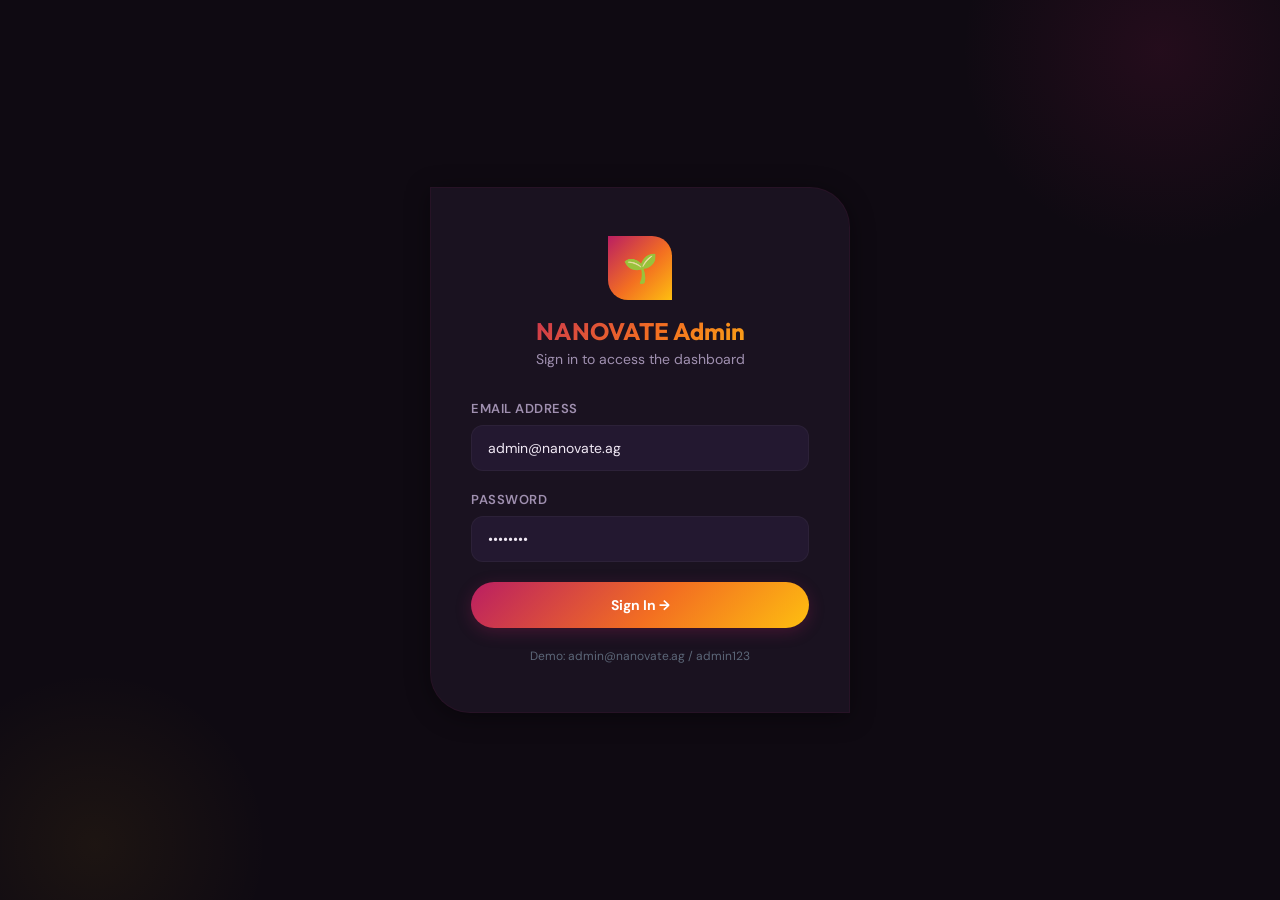
==== admin.html @ 06ca434a "Initial commit of Gencrest NANOVATE NAYI SOCH microsite" ====
<!DOCTYPE html>
<html lang="en">
<head>
  <meta charset="UTF-8">
  <meta name="viewport" content="width=device-width, initial-scale=1.0">
  <meta name="description" content="NANOVATE NAYI SOCH - Admin Dashboard for managing farmer engagement, coupons, and contest adjudication">
  <title>NANOVATE Admin Panel</title>
  <link rel="stylesheet" href="css/admin.css">
</head>
<body>

  <!-- ============ ADMIN LOGIN ============ -->
  <div class="admin-login-page" id="admin-login-page">
    <div class="admin-login-card">
      <div class="admin-login-logo">
        <div class="logo-icon">🌱</div>
        <h1>NANOVATE Admin</h1>
        <p>Sign in to access the dashboard</p>
      </div>

      <div class="admin-form-group">
        <label>Email Address</label>
        <input type="email" class="admin-input" id="admin-email" placeholder="admin@nanovate.ag" value="admin@nanovate.ag">
      </div>

      <div class="admin-form-group">
        <label>Password</label>
        <input type="password" class="admin-input" id="admin-password" placeholder="Enter password" value="admin123">
      </div>

      <button class="admin-btn admin-btn-primary" onclick="adminLogin()">
        Sign In →
      </button>

      <div class="login-error" id="login-error"></div>

      <p style="text-align:center;font-size:12px;color:#5C6778;margin-top:20px;">
        Demo: admin@nanovate.ag / admin123
      </p>
    </div>
  </div>


  <!-- ============ ADMIN LAYOUT ============ -->
  <div class="admin-layout" id="admin-layout">

    <!-- Sidebar -->
    <aside class="admin-sidebar">
      <div class="sidebar-header">
        <div class="sidebar-brand">
          <div class="sidebar-logo">🌱</div>
          <div class="sidebar-brand-text">
            <h3>NANOVATE</h3>
            <span>Admin Panel</span>
          </div>
        </div>
      </div>

      <nav class="sidebar-nav">
        <div class="sidebar-section-label">Overview</div>
        <button class="sidebar-item active" data-page="dashboard" onclick="showAdminPage('dashboard')">
          <span class="sidebar-item-icon">📊</span>
          Dashboard
        </button>

        <div class="sidebar-section-label">Reports</div>
        <button class="sidebar-item" data-page="coupon-reports" onclick="showAdminPage('coupon-reports')">
          <span class="sidebar-item-icon">🎟️</span>
          Coupon Reports
        </button>
        <button class="sidebar-item" data-page="contest-reports" onclick="showAdminPage('contest-reports')">
          <span class="sidebar-item-icon">🏆</span>
          Contest Reports
        </button>

        <div class="sidebar-section-label">Management</div>
        <button class="sidebar-item" data-page="cms" onclick="showAdminPage('cms')">
          <span class="sidebar-item-icon">⚖️</span>
          Contest CMS
        </button>
        <button class="sidebar-item" data-page="settings" onclick="showAdminPage('settings')">
          <span class="sidebar-item-icon">⚙️</span>
          Admin Settings
        </button>
      </nav>

      <div class="sidebar-footer">
        <div class="sidebar-user">
          <div class="sidebar-user-avatar">VS</div>
          <div class="sidebar-user-info">
            <div class="sidebar-user-name">Vikram Sharma</div>
            <div class="sidebar-user-role">Super Admin</div>
          </div>
          <button class="admin-btn-icon" onclick="adminLogout()" title="Logout">🚪</button>
        </div>
      </div>
    </aside>

    <!-- Main Content -->
    <main class="admin-main">
      <div class="admin-topbar">
        <h1 class="admin-page-title" id="admin-page-title">Dashboard</h1>
        <div class="admin-topbar-actions">
          <span style="font-size:13px;color:#8B95A5;">Last updated: Just now</span>
        </div>
      </div>

      <!-- ===== PAGE: DASHBOARD ===== -->
      <div class="admin-page active" id="page-dashboard">
        <!-- KPI Cards -->
        <div class="kpi-grid">
          <div class="kpi-card">
            <div class="kpi-header">
              <div class="kpi-icon green">👥</div>
              <span class="kpi-trend up">↑ 12%</span>
            </div>
            <div class="kpi-value" id="kpi-registrations">7</div>
            <div class="kpi-label">Total Registrations</div>
          </div>
          <div class="kpi-card">
            <div class="kpi-header">
              <div class="kpi-icon orange">📋</div>
              <span class="kpi-trend up">↑ 8%</span>
            </div>
            <div class="kpi-value" id="kpi-bills">12</div>
            <div class="kpi-label">Total Bills Submitted</div>
          </div>
          <div class="kpi-card">
            <div class="kpi-header">
              <div class="kpi-icon blue">🎟️</div>
              <span class="kpi-trend up">↑ 15%</span>
            </div>
            <div class="kpi-value" id="kpi-coupons">20</div>
            <div class="kpi-label">Coupons Generated</div>
          </div>
          <div class="kpi-card">
            <div class="kpi-header">
              <div class="kpi-icon purple">🏆</div>
              <span class="kpi-trend up">↑ 22%</span>
            </div>
            <div class="kpi-value" id="kpi-contest">8</div>
            <div class="kpi-label">Contest Entries</div>
          </div>
          <div class="kpi-card">
            <div class="kpi-header">
              <div class="kpi-icon red">🌾</div>
              <span class="kpi-trend up">↑ 18%</span>
            </div>
            <div class="kpi-value" id="kpi-acreage">49</div>
            <div class="kpi-label">Acreage Covered</div>
          </div>
        </div>

        <!-- Charts Row -->
        <div class="charts-grid">
          <div class="chart-card">
            <div class="chart-card-header">
              <div class="chart-card-title">Registrations by State</div>
            </div>
            <div class="bar-chart" id="chart-state"></div>
          </div>

          <div class="chart-card">
            <div class="chart-card-header">
              <div class="chart-card-title">Coupons by Product</div>
            </div>
            <div class="bar-chart" id="chart-product"></div>
          </div>
        </div>

        <div class="charts-grid">
          <div class="chart-card">
            <div class="chart-card-header">
              <div class="chart-card-title">Contest by Category</div>
            </div>
            <div id="chart-category"></div>
          </div>

          <div class="chart-card">
            <div class="chart-card-header">
              <div class="chart-card-title">Contest Entry Status</div>
            </div>
            <div class="bar-chart" id="chart-contest-status"></div>
          </div>
        </div>
      </div>


      <!-- ===== PAGE: COUPON REPORTS ===== -->
      <div class="admin-page" id="page-coupon-reports">
        <div class="filters-bar">
          <select class="filter-select" id="filter-coupon-state" onchange="filterCouponReports()">
            <option value="">All States</option>
            <option value="Maharashtra">Maharashtra</option>
            <option value="Madhya Pradesh">Madhya Pradesh</option>
            <option value="Gujarat">Gujarat</option>
          </select>
          <select class="filter-select" id="filter-coupon-product" onchange="filterCouponReports()">
            <option value="">All Products</option>
            <option value="euPhoria">euPhoria</option>
            <option value="KronoShield">KronoShield</option>
            <option value="AgroVita">AgroVita</option>
          </select>
          <div class="filter-spacer"></div>
          <button class="download-btn" onclick="downloadCouponCSV()">
            📥 Download Excel
          </button>
        </div>

        <div class="data-table-wrapper">
          <table class="data-table">
            <thead>
              <tr>
                <th>Farmer</th>
                <th>Mobile</th>
                <th>State</th>
                <th>District</th>
                <th>Product</th>
                <th>SKU</th>
                <th>Qty</th>
                <th>Acreage</th>
                <th>Coupons</th>
                <th>Date</th>
                <th>Status</th>
              </tr>
            </thead>
            <tbody id="coupon-table-body">
              <!-- Populated by JS -->
            </tbody>
          </table>
          <div class="table-footer">
            <span id="coupon-table-count">Showing 12 of 12 entries</span>
            <div class="table-pagination">
              <button class="page-btn active">1</button>
              <button class="page-btn">2</button>
              <button class="page-btn">→</button>
            </div>
          </div>
        </div>
      </div>


      <!-- ===== PAGE: CONTEST REPORTS ===== -->
      <div class="admin-page" id="page-contest-reports">
        <div class="filters-bar">
          <select class="filter-select" id="filter-contest-state" onchange="filterContestReports()">
            <option value="">All States</option>
            <option value="Maharashtra">Maharashtra</option>
            <option value="Madhya Pradesh">Madhya Pradesh</option>
            <option value="Gujarat">Gujarat</option>
          </select>
          <select class="filter-select" id="filter-contest-category" onchange="filterContestReports()">
            <option value="">All Categories</option>
            <option value="Water Conservation">Water Conservation</option>
            <option value="Pest Management">Pest Management</option>
            <option value="Soil Health">Soil Health</option>
            <option value="Farm Mechanization">Farm Mechanization</option>
            <option value="Organic Farming">Organic Farming</option>
          </select>
          <select class="filter-select" id="filter-contest-status" onchange="filterContestReports()">
            <option value="">All Status</option>
            <option value="submitted">Submitted</option>
            <option value="review">Under Review</option>
            <option value="selected">Selected</option>
            <option value="winner">Winner</option>
          </select>
          <div class="filter-spacer"></div>
          <button class="download-btn" onclick="downloadContestCSV()">
            📥 Download Excel
          </button>
        </div>

        <div class="data-table-wrapper">
          <table class="data-table">
            <thead>
              <tr>
                <th>Farmer</th>
                <th>Mobile</th>
                <th>State</th>
                <th>Title</th>
                <th>Category</th>
                <th>Description</th>
                <th>Video</th>
                <th>Status</th>
                <th>Award</th>
              </tr>
            </thead>
            <tbody id="contest-table-body">
              <!-- Populated by JS -->
            </tbody>
          </table>
          <div class="table-footer">
            <span id="contest-table-count">Showing 8 of 8 entries</span>
            <div class="table-pagination">
              <button class="page-btn active">1</button>
              <button class="page-btn">→</button>
            </div>
          </div>
        </div>
      </div>


      <!-- ===== PAGE: CMS ADJUDICATION ===== -->
      <div class="admin-page" id="page-cms">
        <div class="filters-bar">
          <select class="filter-select" onchange="renderCMS()">
            <option value="">All Categories</option>
            <option value="Water Conservation">Water Conservation</option>
            <option value="Pest Management">Pest Management</option>
            <option value="Soil Health">Soil Health</option>
            <option value="Farm Mechanization">Farm Mechanization</option>
            <option value="Organic Farming">Organic Farming</option>
          </select>
          <select class="filter-select">
            <option value="">All Status</option>
            <option value="submitted">Not Reviewed</option>
            <option value="selected">Shortlisted</option>
            <option value="winner">Award Selected</option>
          </select>
          <div class="filter-spacer"></div>
          <span style="font-size:13px;color:#8B95A5;">8 entries to review</span>
        </div>

        <div class="cms-grid" id="cms-grid">
          <!-- Populated by JS -->
        </div>
      </div>


      <!-- ===== PAGE: SETTINGS ===== -->
      <div class="admin-page" id="page-settings">
        <div class="admin-ids-card">
          <div class="admin-ids-title">Admin Users (10 IDs)</div>
          <div class="admin-id-list" id="admin-id-list">
            <!-- Populated by JS -->
          </div>
        </div>

        <div class="admin-ids-card" style="margin-top:20px;">
          <div class="admin-ids-title">System Configuration</div>
          <div class="profile-item" style="border-bottom:1px solid rgba(255,255,255,0.06);padding:14px 0;">
            <span style="font-size:13px;color:#8B95A5;">OTP Provider</span>
            <span style="font-size:14px;color:#E8ECF1;font-weight:600;">MSG91 (Transactional)</span>
          </div>
          <div class="profile-item" style="border-bottom:1px solid rgba(255,255,255,0.06);padding:14px 0;">
            <span style="font-size:13px;color:#8B95A5;">Video Storage</span>
            <span style="font-size:14px;color:#E8ECF1;font-weight:600;">AWS S3 (Mumbai Region)</span>
          </div>
          <div class="profile-item" style="border-bottom:1px solid rgba(255,255,255,0.06);padding:14px 0;">
            <span style="font-size:13px;color:#8B95A5;">Max Video Size</span>
            <span style="font-size:14px;color:#E8ECF1;font-weight:600;">100 MB</span>
          </div>
          <div class="profile-item" style="border-bottom:1px solid rgba(255,255,255,0.06);padding:14px 0;">
            <span style="font-size:13px;color:#8B95A5;">Hosting</span>
            <span style="font-size:14px;color:#E8ECF1;font-weight:600;">AWS EC2 + CloudFront</span>
          </div>
          <div class="profile-item" style="border-bottom:1px solid rgba(255,255,255,0.06);padding:14px 0;">
            <span style="font-size:13px;color:#8B95A5;">Domain</span>
            <span style="font-size:14px;color:#E8ECF1;font-weight:600;">www.nanovate.ag/{product}</span>
          </div>
          <div class="profile-item" style="padding:14px 0;">
            <span style="font-size:13px;color:#8B95A5;">Coupon Logic</span>
            <span style="font-size:14px;color:#E8ECF1;font-weight:600;">1 coupon per 2 acres</span>
          </div>
        </div>

        <div class="admin-ids-card" style="margin-top:20px;">
          <div class="admin-ids-title">QR Code URLs</div>
          <div class="profile-item" style="border-bottom:1px solid rgba(255,255,255,0.06);padding:14px 0;">
            <span style="font-size:13px;color:#8B95A5;">euPhoria</span>
            <span style="font-size:13px;color:#4ADE80;font-weight:500;">www.nanovate.ag/euPhoria</span>
          </div>
          <div class="profile-item" style="border-bottom:1px solid rgba(255,255,255,0.06);padding:14px 0;">
            <span style="font-size:13px;color:#8B95A5;">KronoShield</span>
            <span style="font-size:13px;color:#38BDF8;font-weight:500;">www.nanovate.ag/KronoShield</span>
          </div>
          <div class="profile-item" style="padding:14px 0;">
            <span style="font-size:13px;color:#8B95A5;">AgroVita</span>
            <span style="font-size:13px;color:#FF8C38;font-weight:500;">www.nanovate.ag/AgroVita</span>
          </div>
        </div>
      </div>

    </main>
  </div>

  <!-- Admin Toast -->
  <div class="admin-toast" id="admin-toast">
    <span class="admin-toast-icon">✅</span>
    <span class="admin-toast-text">Action completed</span>
  </div>

  <script src="js/admin.js"></script>
</body>
</html>
---- css/admin.css ----
/* =============================================
   NANOVATE NAYI SOCH — Admin Panel Styles
   GENCREST THEME — Pink/Orange/Yellow Gradient
   Dark Mode Corporate with Gencrest Branding
   ============================================= */

@import url('https://fonts.googleapis.com/css2?family=DM+Sans:wght@300;400;500;600;700;800&family=Outfit:wght@400;500;600;700;800&display=swap');

:root {
  --admin-bg: #0F0A12;
  --admin-surface: #1A1220;
  --admin-surface-2: #231830;
  --admin-surface-3: #2E2040;
  --admin-border: rgba(186, 30, 98, 0.08);
  --admin-border-subtle: rgba(255,255,255,0.04);
  --admin-text: #F0E8F4;
  --admin-text-secondary: #A090B0;
  --admin-text-muted: #6A5880;
  --brand-pink: #BA1E62;
  --brand-pink-hover: #D42570;
  --brand-orange: #F36F21;
  --brand-yellow: #FEBF10;
  --brand-gradient: linear-gradient(135deg, #BA1E62 0%, #F36F21 55%, #FEBF10 100%);
  --admin-error: #F87171;
  --admin-success: #34D399;
  --admin-warning: #FBBF24;
  --admin-accent: #F36F21;
  --admin-shadow: 0 4px 24px rgba(0,0,0,0.4);
  --admin-radius: 12px;
  --radius-gencrest: 0 40px 0 40px;
  --radius-gencrest-sm: 0 20px 0 20px;
  --radius-gencrest-alt: 40px 0 40px 0;
  --radius-pill: 9999px;
  --transition: all 0.3s cubic-bezier(0.4, 0, 0.2, 1);
}

*, *::before, *::after { margin: 0; padding: 0; box-sizing: border-box; }

html, body {
  height: 100%;
  font-family: 'DM Sans', -apple-system, BlinkMacSystemFont, sans-serif;
  background: var(--admin-bg);
  color: var(--admin-text);
  -webkit-font-smoothing: antialiased;
}

/* ============================
   ADMIN LOGIN
   ============================ */
.admin-login-page {
  display: none;
  min-height: 100vh;
  align-items: center;
  justify-content: center;
  background: var(--admin-bg);
  position: relative;
  overflow: hidden;
}

.admin-login-page.active { display: flex; }

.admin-login-page::before {
  content: '';
  position: absolute;
  width: 400px;
  height: 400px;
  border-radius: var(--radius-gencrest);
  background: radial-gradient(circle, rgba(186, 30, 98, 0.12) 0%, transparent 70%);
  top: -150px;
  right: -80px;
}

.admin-login-page::after {
  content: '';
  position: absolute;
  width: 350px;
  height: 350px;
  border-radius: var(--radius-gencrest-alt);
  background: radial-gradient(circle, rgba(254, 191, 16, 0.06) 0%, transparent 70%);
  bottom: -120px;
  left: -80px;
}

.admin-login-card {
  background: var(--admin-surface);
  border: 1px solid var(--admin-border);
  border-radius: var(--radius-gencrest);
  padding: 48px 40px;
  width: 100%;
  max-width: 420px;
  position: relative;
  z-index: 1;
  box-shadow: var(--admin-shadow);
}

.admin-login-logo { text-align: center; margin-bottom: 32px; }

.admin-login-logo .logo-icon {
  width: 64px;
  height: 64px;
  background: var(--brand-gradient);
  border-radius: var(--radius-gencrest-sm);
  display: flex;
  align-items: center;
  justify-content: center;
  font-size: 28px;
  margin: 0 auto 16px;
}

.admin-login-logo h1 {
  font-family: 'Outfit', sans-serif;
  font-size: 24px;
  font-weight: 700;
  background: var(--brand-gradient);
  -webkit-background-clip: text;
  -webkit-text-fill-color: transparent;
  background-clip: text;
}

.admin-login-logo p { font-size: 14px; color: var(--admin-text-secondary); margin-top: 4px; }

.admin-form-group { margin-bottom: 20px; }

.admin-form-group label {
  display: block;
  font-size: 13px;
  font-weight: 600;
  color: var(--admin-text-secondary);
  margin-bottom: 8px;
  text-transform: uppercase;
  letter-spacing: 0.5px;
}

.admin-input {
  width: 100%;
  padding: 13px 16px;
  background: var(--admin-surface-2);
  border: 1.5px solid var(--admin-border-subtle);
  border-radius: var(--admin-radius);
  color: var(--admin-text);
  font-family: 'DM Sans', sans-serif;
  font-size: 14px;
  outline: none;
  transition: var(--transition);
}

.admin-input:focus {
  border-color: var(--brand-pink);
  box-shadow: 0 0 0 3px rgba(186, 30, 98, 0.12);
}

.admin-input::placeholder { color: var(--admin-text-muted); }

.admin-btn {
  display: inline-flex;
  align-items: center;
  justify-content: center;
  gap: 8px;
  padding: 14px 28px;
  border-radius: var(--radius-pill);
  font-family: 'DM Sans', sans-serif;
  font-size: 14px;
  font-weight: 700;
  cursor: pointer;
  border: none;
  transition: var(--transition);
}

.admin-btn-primary {
  background: var(--brand-gradient);
  color: #fff;
  width: 100%;
  box-shadow: 0 4px 16px rgba(186, 30, 98, 0.25);
}

.admin-btn-primary:hover {
  transform: translateY(-2px);
  box-shadow: 0 6px 24px rgba(186, 30, 98, 0.35);
}

.admin-btn-secondary {
  background: var(--admin-surface-2);
  color: var(--admin-text);
  border: 1px solid var(--admin-border-subtle);
}

.admin-btn-secondary:hover { background: var(--admin-surface-3); }

.admin-btn-sm { padding: 8px 16px; font-size: 13px; }

.admin-btn-icon {
  padding: 8px;
  background: var(--admin-surface-2);
  border: 1px solid var(--admin-border-subtle);
  border-radius: 8px;
  color: var(--admin-text-secondary);
  cursor: pointer;
  font-size: 16px;
  transition: var(--transition);
}

.admin-btn-icon:hover { background: var(--admin-surface-3); color: var(--admin-text); }

.login-error {
  color: var(--admin-error);
  font-size: 13px;
  text-align: center;
  margin-top: 12px;
  display: none;
}

/* ============================
   ADMIN LAYOUT
   ============================ */
.admin-layout { display: none; min-height: 100vh; }
.admin-layout.active { display: flex; }

/* Sidebar */
.admin-sidebar {
  width: 260px;
  background: var(--admin-surface);
  border-right: 1px solid var(--admin-border);
  display: flex;
  flex-direction: column;
  position: fixed;
  top: 0;
  left: 0;
  height: 100vh;
  z-index: 100;
}

.sidebar-header {
  padding: 24px 20px;
  border-bottom: 1px solid var(--admin-border);
}

.sidebar-brand { display: flex; align-items: center; gap: 12px; }

.sidebar-logo {
  width: 40px;
  height: 40px;
  background: var(--brand-gradient);
  border-radius: var(--radius-gencrest-sm);
  display: flex;
  align-items: center;
  justify-content: center;
  font-size: 18px;
}

.sidebar-brand-text h3 {
  font-family: 'Outfit', sans-serif;
  font-size: 16px;
  font-weight: 700;
  background: var(--brand-gradient);
  -webkit-background-clip: text;
  -webkit-text-fill-color: transparent;
  background-clip: text;
}

.sidebar-brand-text span { font-size: 11px; color: var(--admin-text-muted); }

.sidebar-nav { flex: 1; padding: 16px 12px; overflow-y: auto; }

.sidebar-section-label {
  font-size: 11px;
  font-weight: 700;
  color: var(--admin-text-muted);
  text-transform: uppercase;
  letter-spacing: 1px;
  padding: 12px 12px 8px;
}

.sidebar-item {
  display: flex;
  align-items: center;
  gap: 12px;
  padding: 11px 14px;
  border-radius: 10px;
  cursor: pointer;
  transition: var(--transition);
  margin-bottom: 2px;
  border: none;
  background: none;
  width: 100%;
  font-family: 'DM Sans', sans-serif;
  color: var(--admin-text-secondary);
  font-size: 14px;
  font-weight: 500;
  text-align: left;
}

.sidebar-item:hover { background: var(--admin-surface-2); color: var(--admin-text); }

.sidebar-item.active {
  background: rgba(186, 30, 98, 0.12);
  color: var(--brand-pink);
}

.sidebar-item-icon { font-size: 18px; width: 24px; text-align: center; }

.sidebar-footer { padding: 16px 12px; border-top: 1px solid var(--admin-border); }

.sidebar-user {
  display: flex;
  align-items: center;
  gap: 12px;
  padding: 10px 12px;
  border-radius: 10px;
  background: var(--admin-surface-2);
}

.sidebar-user-avatar {
  width: 36px;
  height: 36px;
  border-radius: var(--radius-gencrest-sm);
  background: var(--brand-gradient);
  display: flex;
  align-items: center;
  justify-content: center;
  font-size: 14px;
  font-weight: 700;
  color: #fff;
}

.sidebar-user-info { flex: 1; }
.sidebar-user-name { font-size: 13px; font-weight: 600; color: var(--admin-text); }
.sidebar-user-role { font-size: 11px; color: var(--admin-text-muted); }

/* Main Content */
.admin-main {
  flex: 1;
  margin-left: 260px;
  min-height: 100vh;
  overflow-y: auto;
}

.admin-topbar {
  display: flex;
  align-items: center;
  justify-content: space-between;
  padding: 20px 32px;
  border-bottom: 1px solid var(--admin-border);
  background: var(--admin-bg);
  position: sticky;
  top: 0;
  z-index: 50;
}

.admin-page-title {
  font-family: 'Outfit', sans-serif;
  font-size: 22px;
  font-weight: 700;
}

.admin-topbar-actions { display: flex; gap: 10px; align-items: center; }

.admin-page {
  display: none;
  padding: 28px 32px;
  animation: fadeIn 0.3s ease-out;
}

.admin-page.active { display: block; }

@keyframes fadeIn {
  from { opacity: 0; transform: translateY(8px); }
  to { opacity: 1; transform: translateY(0); }
}

/* ============================
   KPI CARDS
   ============================ */
.kpi-grid {
  display: grid;
  grid-template-columns: repeat(auto-fill, minmax(220px, 1fr));
  gap: 16px;
  margin-bottom: 28px;
}

.kpi-card {
  background: var(--admin-surface);
  border: 1px solid var(--admin-border);
  border-radius: var(--admin-radius);
  padding: 22px;
  transition: var(--transition);
  position: relative;
  overflow: hidden;
}

/* Subtle gradient accent line at top of KPI cards */
.kpi-card::before {
  content: '';
  position: absolute;
  top: 0;
  left: 0;
  right: 0;
  height: 3px;
  background: var(--brand-gradient);
  opacity: 0;
  transition: var(--transition);
}

.kpi-card:hover {
  border-color: rgba(186, 30, 98, 0.15);
  transform: translateY(-2px);
}

.kpi-card:hover::before { opacity: 1; }

.kpi-header {
  display: flex;
  align-items: center;
  justify-content: space-between;
  margin-bottom: 14px;
}

.kpi-icon {
  width: 42px;
  height: 42px;
  border-radius: var(--radius-gencrest-sm);
  display: flex;
  align-items: center;
  justify-content: center;
  font-size: 20px;
}

.kpi-icon.green { background: rgba(186, 30, 98, 0.12); }
.kpi-icon.orange { background: rgba(243, 111, 33, 0.12); }
.kpi-icon.blue { background: rgba(254, 191, 16, 0.12); }
.kpi-icon.purple { background: rgba(186, 30, 98, 0.15); }
.kpi-icon.red { background: rgba(243, 111, 33, 0.15); }

.kpi-trend {
  font-size: 12px;
  font-weight: 600;
  padding: 3px 8px;
  border-radius: 6px;
}

.kpi-trend.up { background: rgba(52, 211, 153, 0.1); color: var(--admin-success); }
.kpi-trend.down { background: rgba(248, 113, 113, 0.1); color: var(--admin-error); }

.kpi-value {
  font-family: 'Outfit', sans-serif;
  font-size: 30px;
  font-weight: 800;
  background: var(--brand-gradient);
  -webkit-background-clip: text;
  -webkit-text-fill-color: transparent;
  background-clip: text;
  margin-bottom: 4px;
}

.kpi-label { font-size: 13px; color: var(--admin-text-secondary); font-weight: 500; }

/* ============================
   CHARTS
   ============================ */
.charts-grid {
  display: grid;
  grid-template-columns: 1fr 1fr;
  gap: 20px;
  margin-bottom: 28px;
}

.chart-card {
  background: var(--admin-surface);
  border: 1px solid var(--admin-border);
  border-radius: var(--admin-radius);
  padding: 24px;
}

.chart-card-header {
  display: flex;
  justify-content: space-between;
  align-items: center;
  margin-bottom: 20px;
}

.chart-card-title {
  font-family: 'Outfit', sans-serif;
  font-size: 16px;
  font-weight: 600;
}

.bar-chart {
  display: flex;
  align-items: flex-end;
  gap: 16px;
  height: 200px;
  padding-top: 20px;
}

.bar-group {
  flex: 1;
  display: flex;
  flex-direction: column;
  align-items: center;
  gap: 8px;
  height: 100%;
  justify-content: flex-end;
}

.bar {
  width: 100%;
  max-width: 40px;
  border-radius: 6px 6px 0 0;
  transition: all 0.6s cubic-bezier(0.4, 0, 0.2, 1);
  cursor: pointer;
}

.bar:hover { opacity: 0.8; }

/* Gencrest-themed bar colors */
.bar.green { background: linear-gradient(180deg, #BA1E62, #9E1853); }
.bar.orange { background: linear-gradient(180deg, #F36F21, #D45D18); }
.bar.blue { background: linear-gradient(180deg, #FEBF10, #E5AB00); }
.bar.purple { background: linear-gradient(180deg, #BA1E62, #7A1440); }

.bar-label { font-size: 11px; color: var(--admin-text-muted); font-weight: 500; text-align: center; white-space: nowrap; }
.bar-value { font-size: 11px; font-weight: 700; color: var(--admin-text-secondary); text-align: center; }

/* Donut Chart */
.donut-container { display: flex; align-items: center; gap: 24px; }

.donut-chart {
  width: 160px;
  height: 160px;
  border-radius: 50%;
  position: relative;
  flex-shrink: 0;
}

.donut-center {
  position: absolute;
  top: 50%;
  left: 50%;
  transform: translate(-50%, -50%);
  text-align: center;
  background: var(--admin-surface);
  width: 90px;
  height: 90px;
  border-radius: 50%;
  display: flex;
  flex-direction: column;
  align-items: center;
  justify-content: center;
}

.donut-center-value {
  font-family: 'Outfit', sans-serif;
  font-size: 24px;
  font-weight: 800;
  background: var(--brand-gradient);
  -webkit-background-clip: text;
  -webkit-text-fill-color: transparent;
  background-clip: text;
}

.donut-center-label { font-size: 11px; color: var(--admin-text-muted); }

.donut-legend { display: flex; flex-direction: column; gap: 12px; }

.donut-legend-item {
  display: flex;
  align-items: center;
  gap: 10px;
  font-size: 13px;
  color: var(--admin-text-secondary);
}

.donut-legend-color { width: 12px; height: 12px; border-radius: 3px; flex-shrink: 0; }
.donut-legend-value { margin-left: auto; font-weight: 700; color: var(--admin-text); }

/* ============================
   FILTERS
   ============================ */
.filters-bar {
  display: flex;
  gap: 12px;
  margin-bottom: 20px;
  flex-wrap: wrap;
  align-items: center;
}

.filter-select {
  padding: 9px 32px 9px 14px;
  background: var(--admin-surface);
  border: 1px solid var(--admin-border);
  border-radius: var(--radius-pill);
  color: var(--admin-text);
  font-family: 'DM Sans', sans-serif;
  font-size: 13px;
  cursor: pointer;
  outline: none;
  appearance: none;
  background-image: url("data:image/svg+xml,%3Csvg xmlns='http://www.w3.org/2000/svg' width='12' height='12' viewBox='0 0 12 12'%3E%3Cpath d='M6 8L1 3h10L6 8z' fill='%23BA1E62'/%3E%3C/svg%3E");
  background-repeat: no-repeat;
  background-position: right 10px center;
  transition: var(--transition);
}

.filter-select:focus { border-color: var(--brand-pink); }

.filter-search {
  padding: 9px 14px;
  background: var(--admin-surface);
  border: 1px solid var(--admin-border);
  border-radius: var(--radius-pill);
  color: var(--admin-text);
  font-family: 'DM Sans', sans-serif;
  font-size: 13px;
  outline: none;
  min-width: 200px;
  transition: var(--transition);
}

.filter-search:focus { border-color: var(--brand-pink); }
.filter-search::placeholder { color: var(--admin-text-muted); }
.filter-spacer { flex: 1; }

.download-btn {
  display: inline-flex;
  align-items: center;
  gap: 8px;
  padding: 9px 18px;
  background: var(--brand-gradient);
  color: #fff;
  border-radius: var(--radius-pill);
  font-family: 'DM Sans', sans-serif;
  font-size: 13px;
  font-weight: 700;
  cursor: pointer;
  border: none;
  transition: var(--transition);
}

.download-btn:hover {
  transform: translateY(-1px);
  box-shadow: 0 4px 12px rgba(186, 30, 98, 0.25);
}

/* ============================
   DATA TABLES
   ============================ */
.data-table-wrapper {
  background: var(--admin-surface);
  border: 1px solid var(--admin-border);
  border-radius: var(--admin-radius);
  overflow: hidden;
}

.data-table { width: 100%; border-collapse: collapse; font-size: 13px; }

.data-table thead { background: var(--admin-surface-2); }

.data-table th {
  padding: 14px 16px;
  text-align: left;
  font-weight: 600;
  font-size: 12px;
  color: var(--admin-text-secondary);
  text-transform: uppercase;
  letter-spacing: 0.5px;
  border-bottom: 1px solid var(--admin-border);
  white-space: nowrap;
}

.data-table td {
  padding: 13px 16px;
  border-bottom: 1px solid var(--admin-border-subtle);
  color: var(--admin-text);
  white-space: nowrap;
}

.data-table tbody tr { transition: var(--transition); }
.data-table tbody tr:hover { background: rgba(186, 30, 98, 0.03); }
.data-table tbody tr:last-child td { border-bottom: none; }

.table-badge {
  display: inline-flex;
  padding: 3px 10px;
  border-radius: var(--radius-pill);
  font-size: 11px;
  font-weight: 700;
  text-transform: uppercase;
  letter-spacing: 0.3px;
}

.table-badge.active { background: rgba(52, 211, 153, 0.12); color: var(--admin-success); }
.table-badge.redeemed { background: rgba(160, 144, 176, 0.12); color: var(--admin-text-secondary); }
.table-badge.submitted { background: rgba(254, 191, 16, 0.12); color: var(--brand-yellow); }
.table-badge.review { background: rgba(243, 111, 33, 0.12); color: var(--brand-orange); }
.table-badge.selected { background: rgba(52, 211, 153, 0.12); color: var(--admin-success); }
.table-badge.winner { background: rgba(186, 30, 98, 0.12); color: var(--brand-pink); }

.table-footer {
  display: flex;
  align-items: center;
  justify-content: space-between;
  padding: 14px 16px;
  font-size: 13px;
  color: var(--admin-text-secondary);
}

.table-pagination { display: flex; align-items: center; gap: 4px; }

.page-btn {
  width: 32px;
  height: 32px;
  display: flex;
  align-items: center;
  justify-content: center;
  border-radius: 6px;
  border: 1px solid var(--admin-border);
  background: transparent;
  color: var(--admin-text-secondary);
  cursor: pointer;
  font-size: 13px;
  transition: var(--transition);
}

.page-btn:hover { background: var(--admin-surface-2); }

.page-btn.active {
  background: var(--brand-gradient);
  color: #fff;
  border-color: transparent;
}

/* ============================
   CMS ADJUDICATION
   ============================ */
.cms-grid {
  display: grid;
  grid-template-columns: repeat(auto-fill, minmax(380px, 1fr));
  gap: 16px;
}

.cms-card {
  background: var(--admin-surface);
  border: 1px solid var(--admin-border);
  border-radius: var(--admin-radius);
  overflow: hidden;
  transition: var(--transition);
}

.cms-card:hover { border-color: rgba(186, 30, 98, 0.15); }

.cms-card-video {
  height: 180px;
  background: var(--admin-surface-2);
  display: flex;
  align-items: center;
  justify-content: center;
  position: relative;
  cursor: pointer;
}

.cms-card-video .play-btn {
  width: 56px;
  height: 56px;
  border-radius: var(--radius-gencrest-sm);
  background: rgba(186, 30, 98, 0.2);
  backdrop-filter: blur(8px);
  display: flex;
  align-items: center;
  justify-content: center;
  font-size: 24px;
  transition: var(--transition);
}

.cms-card-video:hover .play-btn {
  background: rgba(186, 30, 98, 0.35);
  transform: scale(1.1);
}

.cms-card-body { padding: 20px; }

.cms-card-header {
  display: flex;
  justify-content: space-between;
  align-items: flex-start;
  margin-bottom: 12px;
}

.cms-farmer-name { font-weight: 700; font-size: 15px; color: var(--admin-text); }
.cms-farmer-location { font-size: 12px; color: var(--admin-text-muted); margin-top: 2px; }

.cms-card-category {
  padding: 3px 10px;
  border-radius: var(--radius-pill);
  font-size: 11px;
  font-weight: 600;
  background: rgba(243, 111, 33, 0.1);
  color: var(--brand-orange);
}

.cms-entry-title {
  font-family: 'Outfit', sans-serif;
  font-size: 16px;
  font-weight: 600;
  margin-bottom: 6px;
}

.cms-entry-desc {
  font-size: 13px;
  color: var(--admin-text-secondary);
  line-height: 1.5;
  margin-bottom: 16px;
}

.cms-actions {
  display: flex;
  gap: 10px;
  padding-top: 16px;
  border-top: 1px solid var(--admin-border);
}

.cms-select {
  flex: 1;
  padding: 9px 12px;
  background: var(--admin-surface-2);
  border: 1px solid var(--admin-border-subtle);
  border-radius: 8px;
  color: var(--admin-text);
  font-family: 'DM Sans', sans-serif;
  font-size: 13px;
  cursor: pointer;
  outline: none;
  appearance: none;
  background-image: url("data:image/svg+xml,%3Csvg xmlns='http://www.w3.org/2000/svg' width='12' height='12' viewBox='0 0 12 12'%3E%3Cpath d='M6 8L1 3h10L6 8z' fill='%23BA1E62'/%3E%3C/svg%3E");
  background-repeat: no-repeat;
  background-position: right 10px center;
}

.cms-save-btn {
  padding: 9px 18px;
  background: var(--brand-gradient);
  color: #fff;
  border: none;
  border-radius: var(--radius-pill);
  font-weight: 700;
  font-size: 13px;
  cursor: pointer;
  transition: var(--transition);
  font-family: 'DM Sans', sans-serif;
}

.cms-save-btn:hover { transform: translateY(-1px); }

.cms-save-btn.saved {
  background: var(--admin-surface-3);
  color: var(--admin-success);
}

/* ============================
   ADMIN IDS
   ============================ */
.admin-ids-card {
  background: var(--admin-surface);
  border: 1px solid var(--admin-border);
  border-radius: var(--admin-radius);
  padding: 24px;
  margin-top: 24px;
}

.admin-ids-card:first-child { margin-top: 0; }

.admin-ids-title {
  font-family: 'Outfit', sans-serif;
  font-size: 16px;
  font-weight: 600;
  margin-bottom: 16px;
  background: var(--brand-gradient);
  -webkit-background-clip: text;
  -webkit-text-fill-color: transparent;
  background-clip: text;
}

.admin-id-list {
  display: grid;
  grid-template-columns: 1fr 1fr;
  gap: 8px;
}

.admin-id-item {
  display: flex;
  align-items: center;
  gap: 10px;
  padding: 10px 14px;
  background: var(--admin-surface-2);
  border-radius: 8px;
  font-size: 13px;
}

.admin-id-avatar {
  width: 28px;
  height: 28px;
  border-radius: var(--radius-gencrest-sm);
  background: var(--brand-gradient);
  display: flex;
  align-items: center;
  justify-content: center;
  font-size: 11px;
  font-weight: 700;
  color: #fff;
}

.admin-id-email { color: var(--admin-text-secondary); }
.admin-id-role { margin-left: auto; font-size: 11px; color: var(--admin-text-muted); }

/* Profile items in settings */
.profile-item {
  display: flex;
  justify-content: space-between;
  align-items: center;
}

/* ============================
   RESPONSIVE
   ============================ */
@media (max-width: 1024px) {
  .charts-grid { grid-template-columns: 1fr; }
  .cms-grid { grid-template-columns: 1fr; }
}

@media (max-width: 768px) {
  .admin-sidebar { display: none; }
  .admin-main { margin-left: 0; }
  .kpi-grid { grid-template-columns: repeat(2, 1fr); }
  .admin-id-list { grid-template-columns: 1fr; }
}

/* ============================
   ADMIN TOAST
   ============================ */
.admin-toast {
  position: fixed;
  bottom: 24px;
  right: 24px;
  background: var(--admin-surface);
  border: 1px solid var(--admin-border);
  border-radius: var(--radius-pill);
  padding: 14px 20px;
  display: flex;
  align-items: center;
  gap: 10px;
  z-index: 9999;
  box-shadow: var(--admin-shadow);
  transform: translateY(120px);
  transition: transform 0.4s cubic-bezier(0.34, 1.56, 0.64, 1);
}

.admin-toast.show { transform: translateY(0); }
.admin-toast-icon { font-size: 18px; }
.admin-toast-text { font-size: 14px; font-weight: 500; }
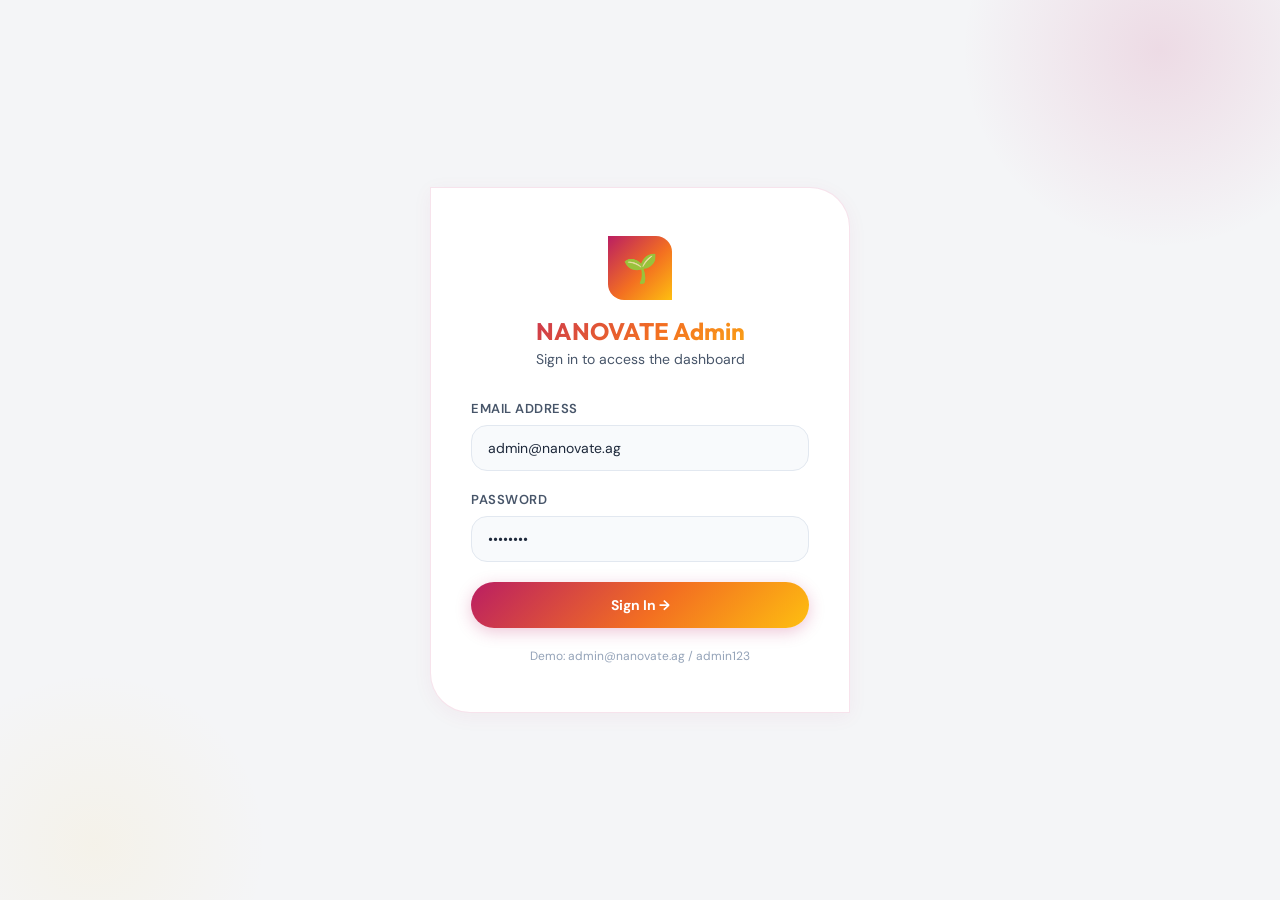
==== commit 899d6e32: "Redesign admin panel to light Gencrest theme" ====
--- a/admin.html
+++ b/admin.html
@@ -34,7 +34,7 @@
 
       <div class="login-error" id="login-error"></div>
 
-      <p style="text-align:center;font-size:12px;color:#5C6778;margin-top:20px;">
+      <p style="text-align:center;font-size:12px;color:var(--admin-text-muted);margin-top:20px;">
         Demo: admin@nanovate.ag / admin123
       </p>
     </div>
@@ -101,7 +101,7 @@
       <div class="admin-topbar">
         <h1 class="admin-page-title" id="admin-page-title">Dashboard</h1>
         <div class="admin-topbar-actions">
-          <span style="font-size:13px;color:#8B95A5;">Last updated: Just now</span>
+          <span style="font-size:13px;color:var(--admin-text-muted);">Last updated: Just now</span>
         </div>
       </div>
 
@@ -318,7 +318,7 @@
             <option value="winner">Award Selected</option>
           </select>
           <div class="filter-spacer"></div>
-          <span style="font-size:13px;color:#8B95A5;">8 entries to review</span>
+          <span style="font-size:13px;color:var(--admin-text-muted);">8 entries to review</span>
         </div>
 
         <div class="cms-grid" id="cms-grid">
@@ -338,44 +338,44 @@
 
         <div class="admin-ids-card" style="margin-top:20px;">
           <div class="admin-ids-title">System Configuration</div>
-          <div class="profile-item" style="border-bottom:1px solid rgba(255,255,255,0.06);padding:14px 0;">
-            <span style="font-size:13px;color:#8B95A5;">OTP Provider</span>
-            <span style="font-size:14px;color:#E8ECF1;font-weight:600;">MSG91 (Transactional)</span>
-          </div>
-          <div class="profile-item" style="border-bottom:1px solid rgba(255,255,255,0.06);padding:14px 0;">
-            <span style="font-size:13px;color:#8B95A5;">Video Storage</span>
-            <span style="font-size:14px;color:#E8ECF1;font-weight:600;">AWS S3 (Mumbai Region)</span>
-          </div>
-          <div class="profile-item" style="border-bottom:1px solid rgba(255,255,255,0.06);padding:14px 0;">
-            <span style="font-size:13px;color:#8B95A5;">Max Video Size</span>
-            <span style="font-size:14px;color:#E8ECF1;font-weight:600;">100 MB</span>
-          </div>
-          <div class="profile-item" style="border-bottom:1px solid rgba(255,255,255,0.06);padding:14px 0;">
-            <span style="font-size:13px;color:#8B95A5;">Hosting</span>
-            <span style="font-size:14px;color:#E8ECF1;font-weight:600;">AWS EC2 + CloudFront</span>
-          </div>
-          <div class="profile-item" style="border-bottom:1px solid rgba(255,255,255,0.06);padding:14px 0;">
-            <span style="font-size:13px;color:#8B95A5;">Domain</span>
-            <span style="font-size:14px;color:#E8ECF1;font-weight:600;">www.nanovate.ag/{product}</span>
+          <div class="profile-item" style="border-bottom:1px solid var(--admin-border-subtle);padding:14px 0;">
+            <span style="font-size:13px;color:var(--admin-text-secondary);">OTP Provider</span>
+            <span style="font-size:14px;color:var(--admin-text);font-weight:600;">MSG91 (Transactional)</span>
+          </div>
+          <div class="profile-item" style="border-bottom:1px solid var(--admin-border-subtle);padding:14px 0;">
+            <span style="font-size:13px;color:var(--admin-text-secondary);">Video Storage</span>
+            <span style="font-size:14px;color:var(--admin-text);font-weight:600;">AWS S3 (Mumbai Region)</span>
+          </div>
+          <div class="profile-item" style="border-bottom:1px solid var(--admin-border-subtle);padding:14px 0;">
+            <span style="font-size:13px;color:var(--admin-text-secondary);">Max Video Size</span>
+            <span style="font-size:14px;color:var(--admin-text);font-weight:600;">100 MB</span>
+          </div>
+          <div class="profile-item" style="border-bottom:1px solid var(--admin-border-subtle);padding:14px 0;">
+            <span style="font-size:13px;color:var(--admin-text-secondary);">Hosting</span>
+            <span style="font-size:14px;color:var(--admin-text);font-weight:600;">AWS EC2 + CloudFront</span>
+          </div>
+          <div class="profile-item" style="border-bottom:1px solid var(--admin-border-subtle);padding:14px 0;">
+            <span style="font-size:13px;color:var(--admin-text-secondary);">Domain</span>
+            <span style="font-size:14px;color:var(--admin-text);font-weight:600;">www.nanovate.ag/{product}</span>
           </div>
           <div class="profile-item" style="padding:14px 0;">
-            <span style="font-size:13px;color:#8B95A5;">Coupon Logic</span>
-            <span style="font-size:14px;color:#E8ECF1;font-weight:600;">1 coupon per 2 acres</span>
+            <span style="font-size:13px;color:var(--admin-text-secondary);">Coupon Logic</span>
+            <span style="font-size:14px;color:var(--admin-text);font-weight:600;">1 coupon per 2 acres</span>
           </div>
         </div>
 
         <div class="admin-ids-card" style="margin-top:20px;">
           <div class="admin-ids-title">QR Code URLs</div>
-          <div class="profile-item" style="border-bottom:1px solid rgba(255,255,255,0.06);padding:14px 0;">
-            <span style="font-size:13px;color:#8B95A5;">euPhoria</span>
+          <div class="profile-item" style="border-bottom:1px solid var(--admin-border-subtle);padding:14px 0;">
+            <span style="font-size:13px;color:var(--admin-text-secondary);">euPhoria</span>
             <span style="font-size:13px;color:#4ADE80;font-weight:500;">www.nanovate.ag/euPhoria</span>
           </div>
-          <div class="profile-item" style="border-bottom:1px solid rgba(255,255,255,0.06);padding:14px 0;">
-            <span style="font-size:13px;color:#8B95A5;">KronoShield</span>
+          <div class="profile-item" style="border-bottom:1px solid var(--admin-border-subtle);padding:14px 0;">
+            <span style="font-size:13px;color:var(--admin-text-secondary);">KronoShield</span>
             <span style="font-size:13px;color:#38BDF8;font-weight:500;">www.nanovate.ag/KronoShield</span>
           </div>
           <div class="profile-item" style="padding:14px 0;">
-            <span style="font-size:13px;color:#8B95A5;">AgroVita</span>
+            <span style="font-size:13px;color:var(--admin-text-secondary);">AgroVita</span>
             <span style="font-size:13px;color:#FF8C38;font-weight:500;">www.nanovate.ag/AgroVita</span>
           </div>
         </div>
--- a/css/admin.css
+++ b/css/admin.css
@@ -1,34 +1,34 @@
 /* =============================================
    NANOVATE NAYI SOCH — Admin Panel Styles
    GENCREST THEME — Pink/Orange/Yellow Gradient
-   Dark Mode Corporate with Gencrest Branding
+   Light Mode Premium Corporate
    ============================================= */
 
 @import url('https://fonts.googleapis.com/css2?family=DM+Sans:wght@300;400;500;600;700;800&family=Outfit:wght@400;500;600;700;800&display=swap');
 
 :root {
-  --admin-bg: #0F0A12;
-  --admin-surface: #1A1220;
-  --admin-surface-2: #231830;
-  --admin-surface-3: #2E2040;
-  --admin-border: rgba(186, 30, 98, 0.08);
-  --admin-border-subtle: rgba(255,255,255,0.04);
-  --admin-text: #F0E8F4;
-  --admin-text-secondary: #A090B0;
-  --admin-text-muted: #6A5880;
+  --admin-bg: #F4F5F7;
+  --admin-surface: #FFFFFF;
+  --admin-surface-2: #F8FAFC;
+  --admin-surface-3: #F1F5F9;
+  --admin-border: rgba(186, 30, 98, 0.12);
+  --admin-border-subtle: #E2E8F0;
+  --admin-text: #1E293B;
+  --admin-text-secondary: #475569;
+  --admin-text-muted: #94A3B8;
   --brand-pink: #BA1E62;
   --brand-pink-hover: #D42570;
   --brand-orange: #F36F21;
   --brand-yellow: #FEBF10;
   --brand-gradient: linear-gradient(135deg, #BA1E62 0%, #F36F21 55%, #FEBF10 100%);
-  --admin-error: #F87171;
-  --admin-success: #34D399;
-  --admin-warning: #FBBF24;
+  --admin-error: #EF4444;
+  --admin-success: #10B981;
+  --admin-warning: #F59E0B;
   --admin-accent: #F36F21;
-  --admin-shadow: 0 4px 24px rgba(0,0,0,0.4);
-  --admin-radius: 12px;
+  --admin-shadow: 0 4px 20px rgba(186, 30, 98, 0.05);
+  --admin-radius: 16px;
   --radius-gencrest: 0 40px 0 40px;
-  --radius-gencrest-sm: 0 20px 0 20px;
+  --radius-gencrest-sm: 0 16px 0 16px;
   --radius-gencrest-alt: 40px 0 40px 0;
   --radius-pill: 9999px;
   --transition: all 0.3s cubic-bezier(0.4, 0, 0.2, 1);
